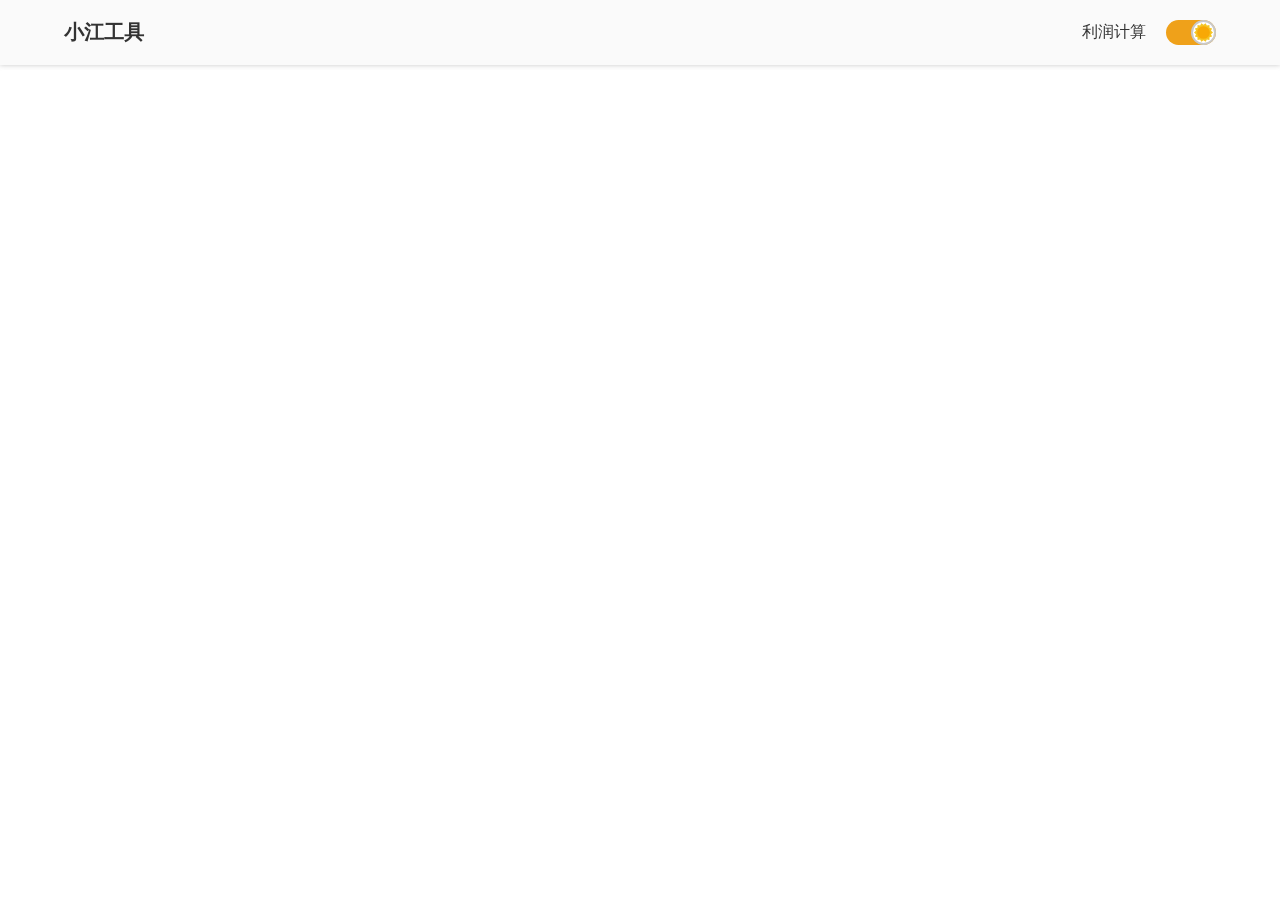
==== index.html @ 4f1b9fb9 "first commit" ====
<!DOCTYPE html>
<html lang="">
  <head>
    <meta charset="UTF-8">
    <link rel="icon" href="./favicon.ico">
    <meta name="viewport" content="width=device-width, initial-scale=1.0">
    <title>Vite App</title>
    <script type="module" crossorigin src="./assets/index-BcpjuvQg.js"></script>
    <link rel="stylesheet" crossorigin href="./assets/index-C5Ex3Nr9.css">
  </head>
  <body>
    <div id="app"></div>
  </body>
</html>
---- assets/index-C5Ex3Nr9.css ----
.switch[data-v-e52a87e5]{width:50px;height:25px;border-radius:25px;background-color:#ccc;cursor:pointer;transition:background-color .3s ease;position:relative}.switch .switch-touch[data-v-e52a87e5]{width:25px;height:25px;border-radius:50%;background-color:#fff;transition:all .3s ease;box-sizing:border-box;display:flex;align-items:center;justify-content:center;border:2px solid #c9c9c9}.switch-active[data-v-e52a87e5]{position:absolute;left:50%}.switch-inactive[data-v-e52a87e5]{position:absolute;left:0%}.header-nav[data-v-f977d9fc]{width:100%;height:65px;display:flex;padding:0 5%;-webkit-user-select:none;user-select:none;box-sizing:border-box;justify-content:space-between;position:fixed;top:0;box-shadow:0 0 5px #b4b4b4bf}.header-nav .logo[data-v-f977d9fc]{height:65px;display:flex;cursor:pointer;align-items:center}.header-nav .logo .logo-text[data-v-f977d9fc]{font-size:20px;font-weight:700}.header-nav .operations-pc .pc-box[data-v-f977d9fc]{height:100%;display:flex}.header-nav .operations-pc .pc-box .operations-pc-item[data-v-f977d9fc]{height:100%;display:flex;margin-left:20px;align-items:center}.header-nav .operations-mobile .mobile-box[data-v-f977d9fc]{height:100%;display:flex;align-items:center}.header-nav .operations-mobile .mobile-box .operations-mobile-icon[data-v-f977d9fc]{width:40px;height:40px;display:flex;cursor:pointer;align-items:center;justify-content:center;border-radius:5px;transition:all .3s}.header-nav .operations-mobile .mobile-box .operations-mobile-list[data-v-f977d9fc]{position:absolute;right:5px;width:150px;padding:10px 0;border-radius:5px;box-shadow:0 0 5px #b4b4b4bf;animation:operations-mobile-hidden-list-animation-f977d9fc .3s forwards}.header-nav .operations-mobile .mobile-box .operations-mobile-list .operations-mobile-item[data-v-f977d9fc]{height:40px;cursor:pointer;display:flex;justify-content:center;align-items:center;transition:all .3s}.header-nav .operations-mobile .mobile-box:hover .operations-mobile-list[data-v-f977d9fc]{display:block;animation:operations-mobile-show-list-animation-f977d9fc .3s forwards}.header-nav .operations-mobile .mobile-box:hover .operations-mobile-icon[data-v-f977d9fc]{color:#fff;background-color:#b8b8b8}.header-nav .operations-mobile .mobile-box .operations-mobile-list .operations-mobile-item-hover[data-v-f977d9fc]:hover{background-color:#b8b8b8}@keyframes operations-mobile-show-list-animation-f977d9fc{0%{display:none;opacity:0;top:30px}1%{display:block;opacity:0;top:30px}to{display:block;opacity:1;top:55px}}@keyframes operations-mobile-hidden-list-animation-f977d9fc{0%{display:block;opacity:1;top:55px}99%{display:block;opacity:0;top:30px}to{display:none;opacity:0;top:30px}}@media(max-width:768px){.operations-pc[data-v-f977d9fc]{display:none}}@media(min-width:768px){.operations-mobile[data-v-f977d9fc]{display:none}}*{margin:0;padding:0}#root,.white-theme{--them-text-color: #333;--them-background-color: #fafafa;--them-text-color-low: #666;--them-background-color-low: #f0f0f0;--un-them-text-color: #fafafa;--un-them-background-color: #333}.dark-theme{--them-text-color: #fafafa;--them-background-color: #333;--them-text-color-low: #ccc;--them-background-color-low: #444;--un-them-text-color: #333;--un-them-background-color: #fafafa}.them{transition:color .3s,background-color .3s;color:var(--them-text-color);background-color:var(--them-background-color)}.un-them{transition:color .3s,background-color .3s;color:var(--un-them-text-color);background-color:var(--un-them-background-color)}.low-them{color:var(--them-text-color-low);background-color:var(--them-background-color-low)}a{text-decoration:none;color:inherit}router-link-active{text-decoration:none;color:inherit}@keyframes message-loading-spine-animation-1{to{transform:rotate(360deg)}}@keyframes message-loading-spine-animation-2{0%{stroke-dasharray:1,800;stroke-dashoffset:0}50%{stroke-dasharray:400,400;stroke-dashoffset:-200px}to{stroke-dasharray:800,1;stroke-dashoffset:-800px}}.message-loading-spine-icon{transform-origin:center;animation:message-loading-spine-animation-2 1.5s ease-in-out infinite,spin 2s linear infinite;animation-direction:alternate}
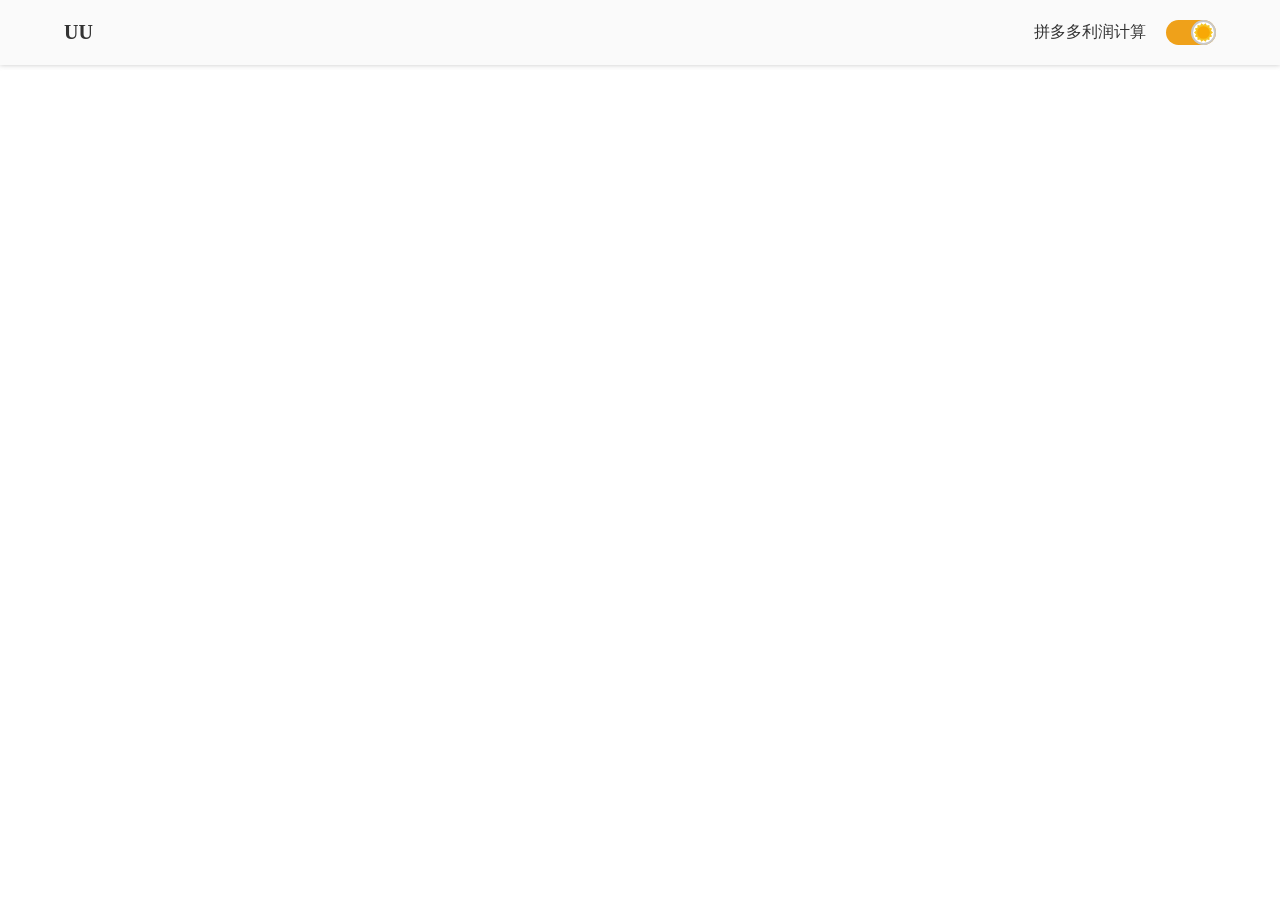
==== commit b7e49e9c: "first commit" ====
--- a/index.html
+++ b/index.html
@@ -5,8 +5,8 @@
     <link rel="icon" href="./favicon.ico">
     <meta name="viewport" content="width=device-width, initial-scale=1.0">
     <title>Vite App</title>
-    <script type="module" crossorigin src="./assets/index-BcpjuvQg.js"></script>
-    <link rel="stylesheet" crossorigin href="./assets/index-C5Ex3Nr9.css">
+    <script type="module" crossorigin src="./assets/index-CNNk4LJa.js"></script>
+    <link rel="stylesheet" crossorigin href="./assets/index-B3Eg2zKx.css">
   </head>
   <body>
     <div id="app"></div>
--- a/assets/index-B3Eg2zKx.css
+++ b/assets/index-B3Eg2zKx.css
@@ -0,0 +1 @@
+.switch[data-v-e52a87e5]{width:50px;height:25px;border-radius:25px;background-color:#ccc;cursor:pointer;transition:background-color .3s ease;position:relative}.switch .switch-touch[data-v-e52a87e5]{width:25px;height:25px;border-radius:50%;background-color:#fff;transition:all .3s ease;box-sizing:border-box;display:flex;align-items:center;justify-content:center;border:2px solid #c9c9c9}.switch-active[data-v-e52a87e5]{position:absolute;left:50%}.switch-inactive[data-v-e52a87e5]{position:absolute;left:0%}.header-nav[data-v-d49a91d4]{width:100%;height:65px;display:flex;padding:0 5%;-webkit-user-select:none;user-select:none;box-sizing:border-box;justify-content:space-between;position:fixed;top:0;box-shadow:0 0 5px #b4b4b4bf}.header-nav .logo[data-v-d49a91d4]{height:65px;display:flex;cursor:pointer;align-items:center}.header-nav .logo .logo-text[data-v-d49a91d4]{font-size:20px;font-weight:700}.header-nav .operations-pc .pc-box[data-v-d49a91d4]{height:100%;display:flex}.header-nav .operations-pc .pc-box .operations-pc-item[data-v-d49a91d4]{height:100%;display:flex;margin-left:20px;align-items:center}.header-nav .operations-mobile .mobile-box[data-v-d49a91d4]{height:100%;display:flex;align-items:center}.header-nav .operations-mobile .mobile-box .operations-mobile-icon[data-v-d49a91d4]{width:40px;height:40px;display:flex;cursor:pointer;align-items:center;justify-content:center;border-radius:5px;transition:all .3s}.header-nav .operations-mobile .mobile-box .operations-mobile-list[data-v-d49a91d4]{position:absolute;right:5px;width:150px;padding:10px 0;border-radius:5px;box-shadow:0 0 5px #b4b4b4bf;animation:operations-mobile-hidden-list-animation-d49a91d4 .3s forwards}.header-nav .operations-mobile .mobile-box .operations-mobile-list .operations-mobile-item[data-v-d49a91d4]{height:40px;cursor:pointer;display:flex;justify-content:center;align-items:center;transition:all .3s}.header-nav .operations-mobile .mobile-box:hover .operations-mobile-list[data-v-d49a91d4]{display:block;animation:operations-mobile-show-list-animation-d49a91d4 .3s forwards}.header-nav .operations-mobile .mobile-box:hover .operations-mobile-icon[data-v-d49a91d4]{color:#fff;background-color:#b8b8b8}.header-nav .operations-mobile .mobile-box .operations-mobile-list .operations-mobile-item-hover[data-v-d49a91d4]:hover{background-color:#b8b8b8}@keyframes operations-mobile-show-list-animation-d49a91d4{0%{display:none;opacity:0;top:30px}1%{display:block;opacity:0;top:30px}to{display:block;opacity:1;top:55px}}@keyframes operations-mobile-hidden-list-animation-d49a91d4{0%{display:block;opacity:1;top:55px}99%{display:block;opacity:0;top:30px}to{display:none;opacity:0;top:30px}}@media(max-width:768px){.operations-pc[data-v-d49a91d4]{display:none}}@media(min-width:768px){.operations-mobile[data-v-d49a91d4]{display:none}}*{margin:0;padding:0}#root,.white-theme{--them-text-color: #333;--them-background-color: #fafafa;--them-text-color-low: #666;--them-background-color-low: #f0f0f0;--un-them-text-color: #fafafa;--un-them-background-color: #333}.dark-theme{--them-text-color: #fafafa;--them-background-color: #333;--them-text-color-low: #ccc;--them-background-color-low: #444;--un-them-text-color: #333;--un-them-background-color: #fafafa}.them{transition:color .3s,background-color .3s;color:var(--them-text-color);background-color:var(--them-background-color)}.un-them{transition:color .3s,background-color .3s;color:var(--un-them-text-color);background-color:var(--un-them-background-color)}.low-them{color:var(--them-text-color-low);background-color:var(--them-background-color-low)}a{text-decoration:none;color:inherit}router-link-active{text-decoration:none;color:inherit}@keyframes message-loading-spine-animation-1{to{transform:rotate(360deg)}}@keyframes message-loading-spine-animation-2{0%{stroke-dasharray:1,800;stroke-dashoffset:0}50%{stroke-dasharray:400,400;stroke-dashoffset:-200px}to{stroke-dasharray:800,1;stroke-dashoffset:-800px}}.message-loading-spine-icon{transform-origin:center;animation:message-loading-spine-animation-2 1.5s ease-in-out infinite,spin 2s linear infinite;animation-direction:alternate}
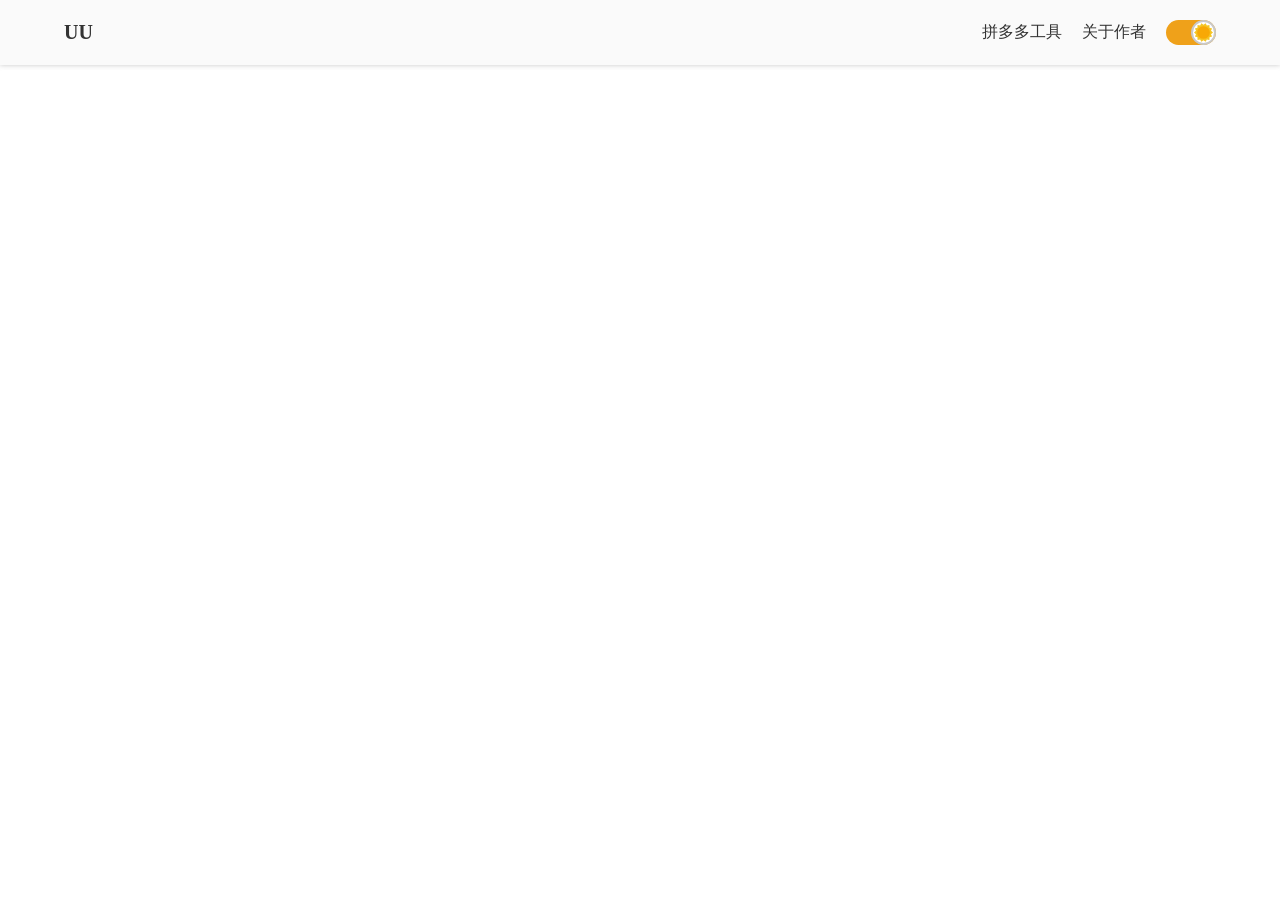
==== commit 44ff4011: "update" ====
--- a/index.html
+++ b/index.html
@@ -5,8 +5,8 @@
     <link rel="icon" href="./favicon.ico">
     <meta name="viewport" content="width=device-width, initial-scale=1.0">
     <title>Vite App</title>
-    <script type="module" crossorigin src="./assets/index-CNNk4LJa.js"></script>
-    <link rel="stylesheet" crossorigin href="./assets/index-B3Eg2zKx.css">
+    <script type="module" crossorigin src="./assets/index-_5b5mgn1.js"></script>
+    <link rel="stylesheet" crossorigin href="./assets/index-B1P5tQ0i.css">
   </head>
   <body>
     <div id="app"></div>
--- a/assets/index-B1P5tQ0i.css
+++ b/assets/index-B1P5tQ0i.css
@@ -0,0 +1 @@
+.switch[data-v-e52a87e5]{width:50px;height:25px;border-radius:25px;background-color:#ccc;cursor:pointer;transition:background-color .3s ease;position:relative}.switch .switch-touch[data-v-e52a87e5]{width:25px;height:25px;border-radius:50%;background-color:#fff;transition:all .3s ease;box-sizing:border-box;display:flex;align-items:center;justify-content:center;border:2px solid #c9c9c9}.switch-active[data-v-e52a87e5]{position:absolute;left:50%}.switch-inactive[data-v-e52a87e5]{position:absolute;left:0%}.header-nav[data-v-9f7caa6c]{width:100%;height:65px;display:flex;padding:0 5%;-webkit-user-select:none;user-select:none;box-sizing:border-box;justify-content:space-between;position:fixed;top:0;box-shadow:0 0 5px #b4b4b4bf}.header-nav .logo[data-v-9f7caa6c]{height:65px;display:flex;cursor:pointer;align-items:center}.header-nav .logo .logo-text[data-v-9f7caa6c]{font-size:20px;font-weight:700}.header-nav .operations-pc .pc-box[data-v-9f7caa6c]{height:100%;display:flex}.header-nav .operations-pc .pc-box .operations-pc-item[data-v-9f7caa6c]{height:100%;display:flex;margin-left:20px;align-items:center;position:relative}.header-nav .operations-pc .pc-box .operations-pc-item .operations-pc-item-dropdown[data-v-9f7caa6c]{position:absolute;top:65px;left:50%;width:160px;padding:10px;border-radius:10px;display:none;transform:translate(-50%);box-sizing:border-box;border:1px solid #aaa}.header-nav .operations-pc .pc-box .operations-pc-item .operations-pc-item-dropdown .operations-pc-item-dropdown-item[data-v-9f7caa6c]{width:100%;height:40px;display:flex;align-items:center;justify-content:center;cursor:pointer}.header-nav .operations-pc .pc-box .operations-pc-item:hover .operations-pc-item-dropdown[data-v-9f7caa6c]{display:block}.header-nav .operations-mobile .mobile-box[data-v-9f7caa6c]{height:100%;display:flex;align-items:center}.header-nav .operations-mobile .mobile-box .operations-mobile-icon[data-v-9f7caa6c]{width:40px;height:40px;display:flex;cursor:pointer;align-items:center;justify-content:center;border-radius:5px;transition:all .3s}.header-nav .operations-mobile .mobile-box .operations-mobile-list[data-v-9f7caa6c]{position:absolute;right:5px;width:150px;padding:10px 0;border-radius:5px;box-shadow:0 0 5px #b4b4b4bf;animation:operations-mobile-hidden-list-animation-9f7caa6c .3s forwards}.header-nav .operations-mobile .mobile-box .operations-mobile-list .operations-mobile-item[data-v-9f7caa6c]{height:40px;cursor:pointer;display:flex;justify-content:center;align-items:center;transition:all .3s}.header-nav .operations-mobile .mobile-box:hover .operations-mobile-list[data-v-9f7caa6c]{display:block;animation:operations-mobile-show-list-animation-9f7caa6c .3s forwards}.header-nav .operations-mobile .mobile-box:hover .operations-mobile-icon[data-v-9f7caa6c]{color:#fff;background-color:#b8b8b8}.header-nav .operations-mobile .mobile-box .operations-mobile-list .operations-mobile-item-hover[data-v-9f7caa6c]:hover{background-color:#b8b8b8}@keyframes operations-mobile-show-list-animation-9f7caa6c{0%{display:none;opacity:0;top:30px}1%{display:block;opacity:0;top:30px}to{display:block;opacity:1;top:55px}}@keyframes operations-mobile-hidden-list-animation-9f7caa6c{0%{display:block;opacity:1;top:55px}99%{display:block;opacity:0;top:30px}to{display:none;opacity:0;top:30px}}@media(max-width:768px){.operations-pc[data-v-9f7caa6c]{display:none}}@media(min-width:768px){.operations-mobile[data-v-9f7caa6c]{display:none}}*{margin:0;padding:0}#root,.white-theme{--them-text-color: #333;--them-background-color: #fafafa;--them-text-color-low: #666;--them-background-color-low: #f0f0f0;--un-them-text-color: #fafafa;--un-them-background-color: #333}.dark-theme{--them-text-color: #fafafa;--them-background-color: #333;--them-text-color-low: #ccc;--them-background-color-low: #444;--un-them-text-color: #333;--un-them-background-color: #fafafa}.them{transition:color .3s,background-color .3s;color:var(--them-text-color);background-color:var(--them-background-color)}.un-them{transition:color .3s,background-color .3s;color:var(--un-them-text-color);background-color:var(--un-them-background-color)}.low-them{color:var(--them-text-color-low);background-color:var(--them-background-color-low)}a{text-decoration:none;color:inherit}router-link-active{text-decoration:none;color:inherit}@keyframes message-loading-spine-animation-1{to{transform:rotate(360deg)}}@keyframes message-loading-spine-animation-2{0%{stroke-dasharray:1,800;stroke-dashoffset:0}50%{stroke-dasharray:400,400;stroke-dashoffset:-200px}to{stroke-dasharray:800,1;stroke-dashoffset:-800px}}.message-loading-spine-icon{transform-origin:center;animation:message-loading-spine-animation-2 1.5s ease-in-out infinite,spin 2s linear infinite;animation-direction:alternate}
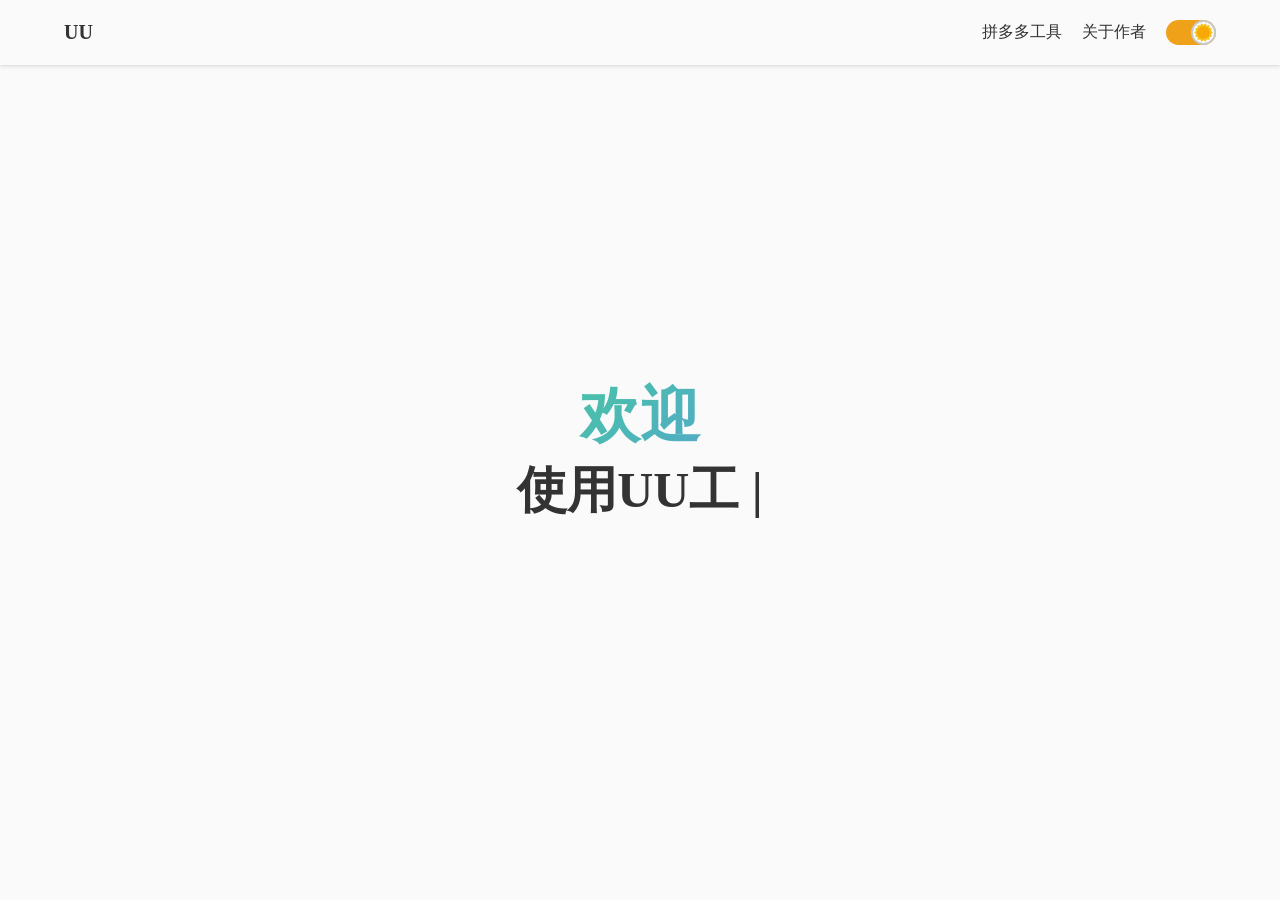
==== commit 08041507: "update" ====
--- a/index.html
+++ b/index.html
@@ -5,7 +5,7 @@
     <link rel="icon" href="./favicon.ico">
     <meta name="viewport" content="width=device-width, initial-scale=1.0">
     <title>Vite App</title>
-    <script type="module" crossorigin src="./assets/index-_5b5mgn1.js"></script>
+    <script type="module" crossorigin src="./assets/index-DrD4GvUA.js"></script>
     <link rel="stylesheet" crossorigin href="./assets/index-B1P5tQ0i.css">
   </head>
   <body>
